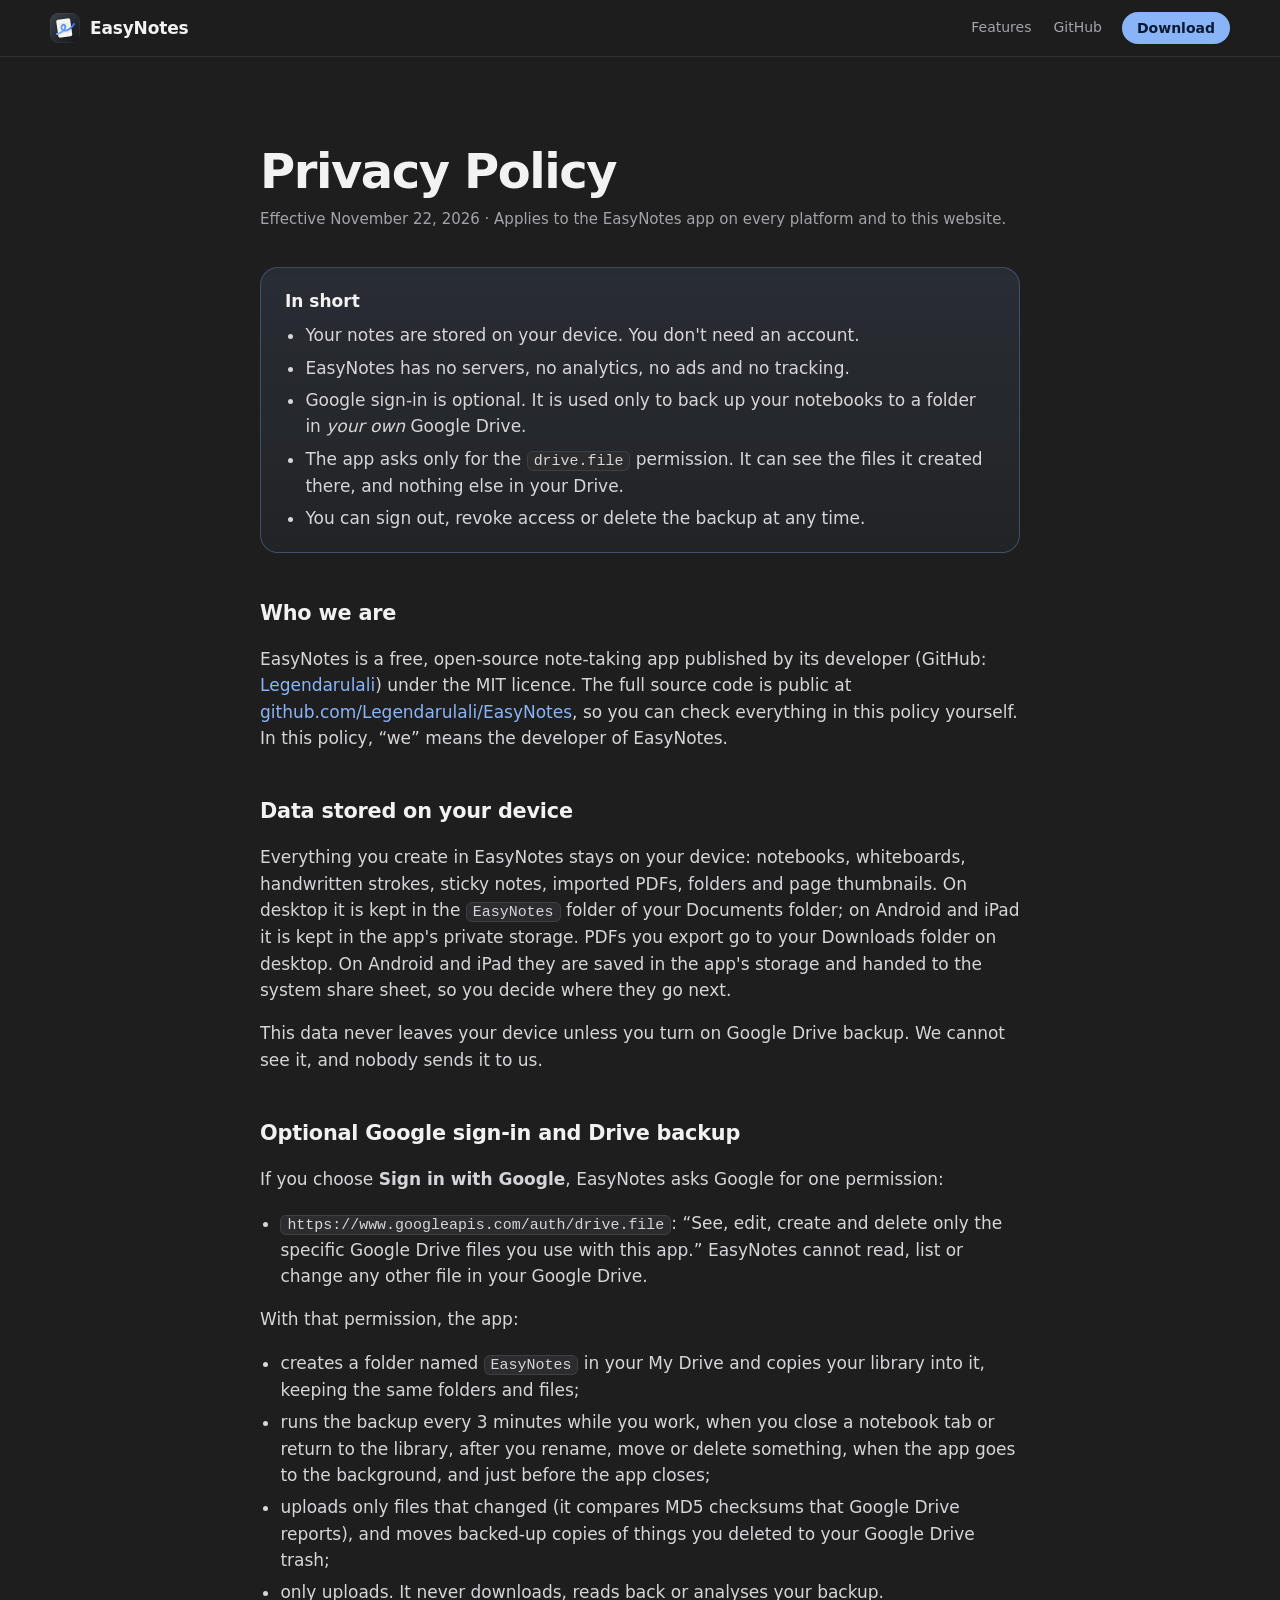
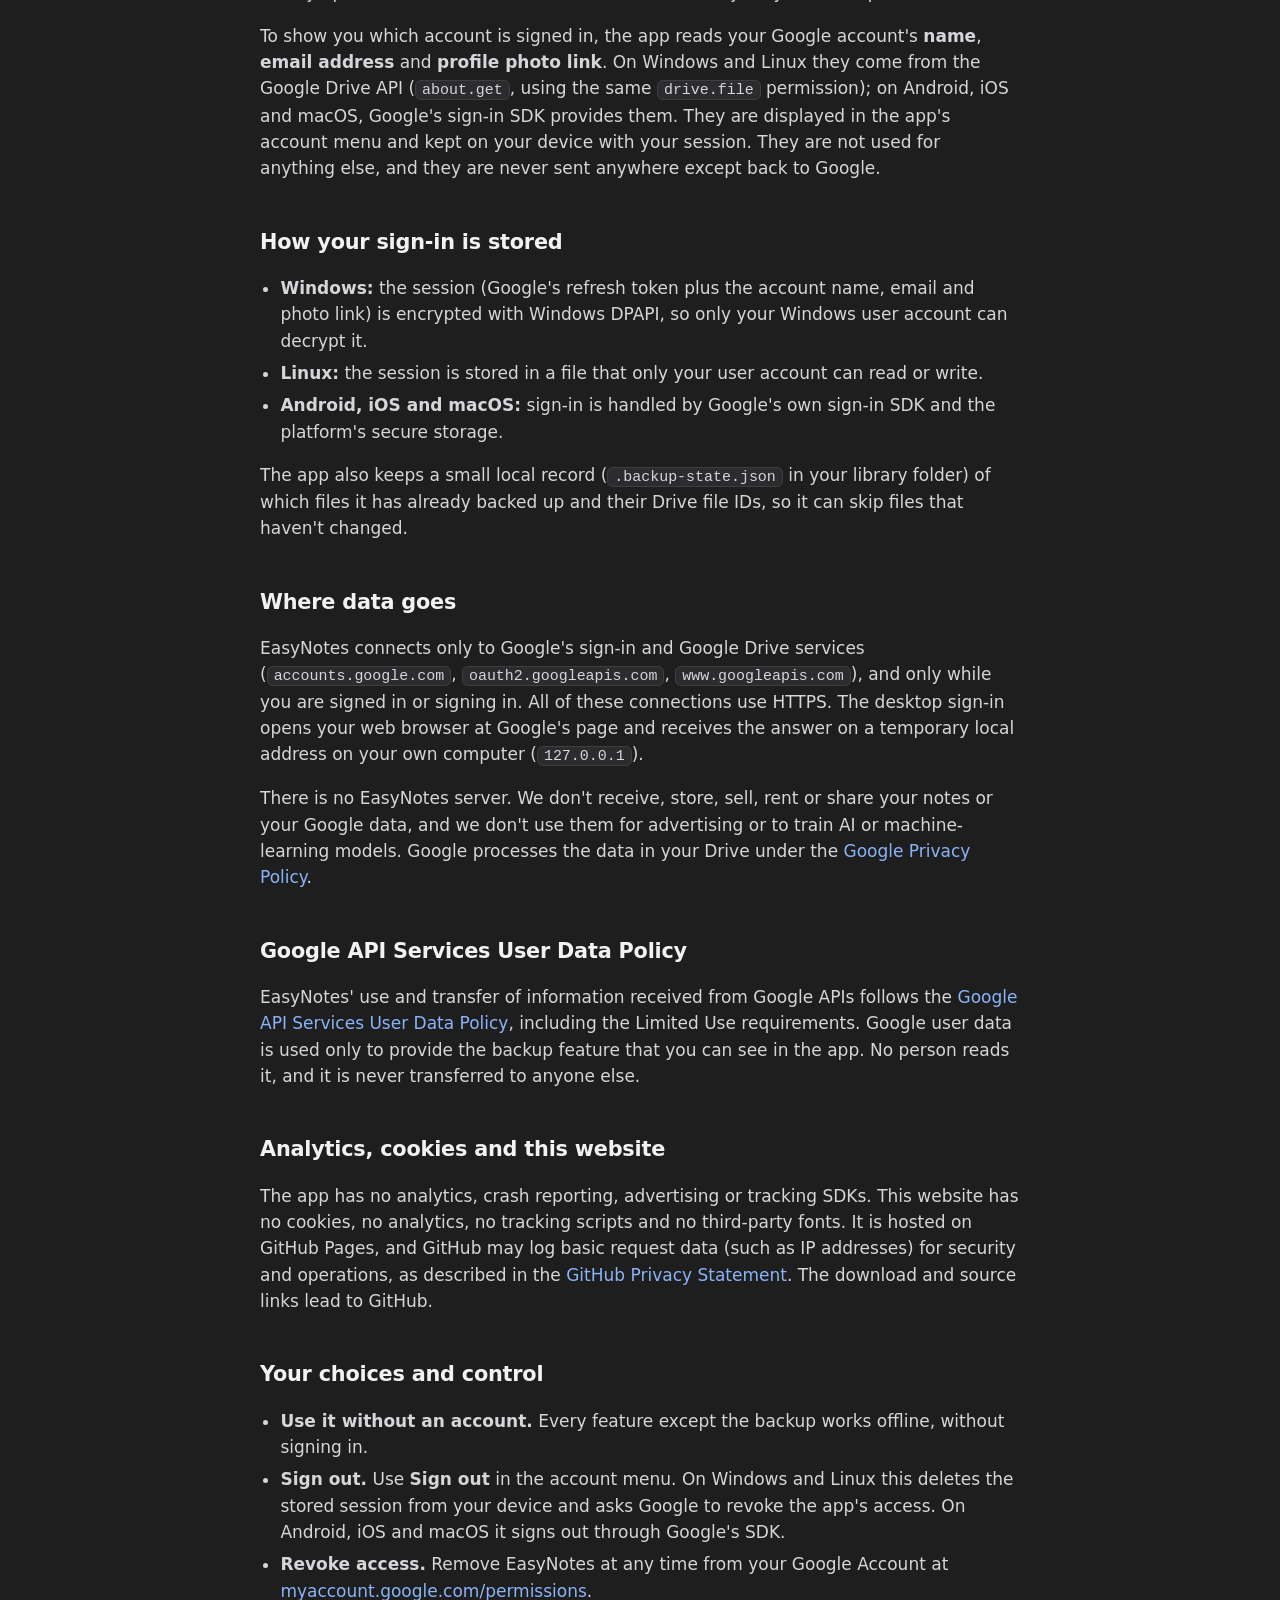
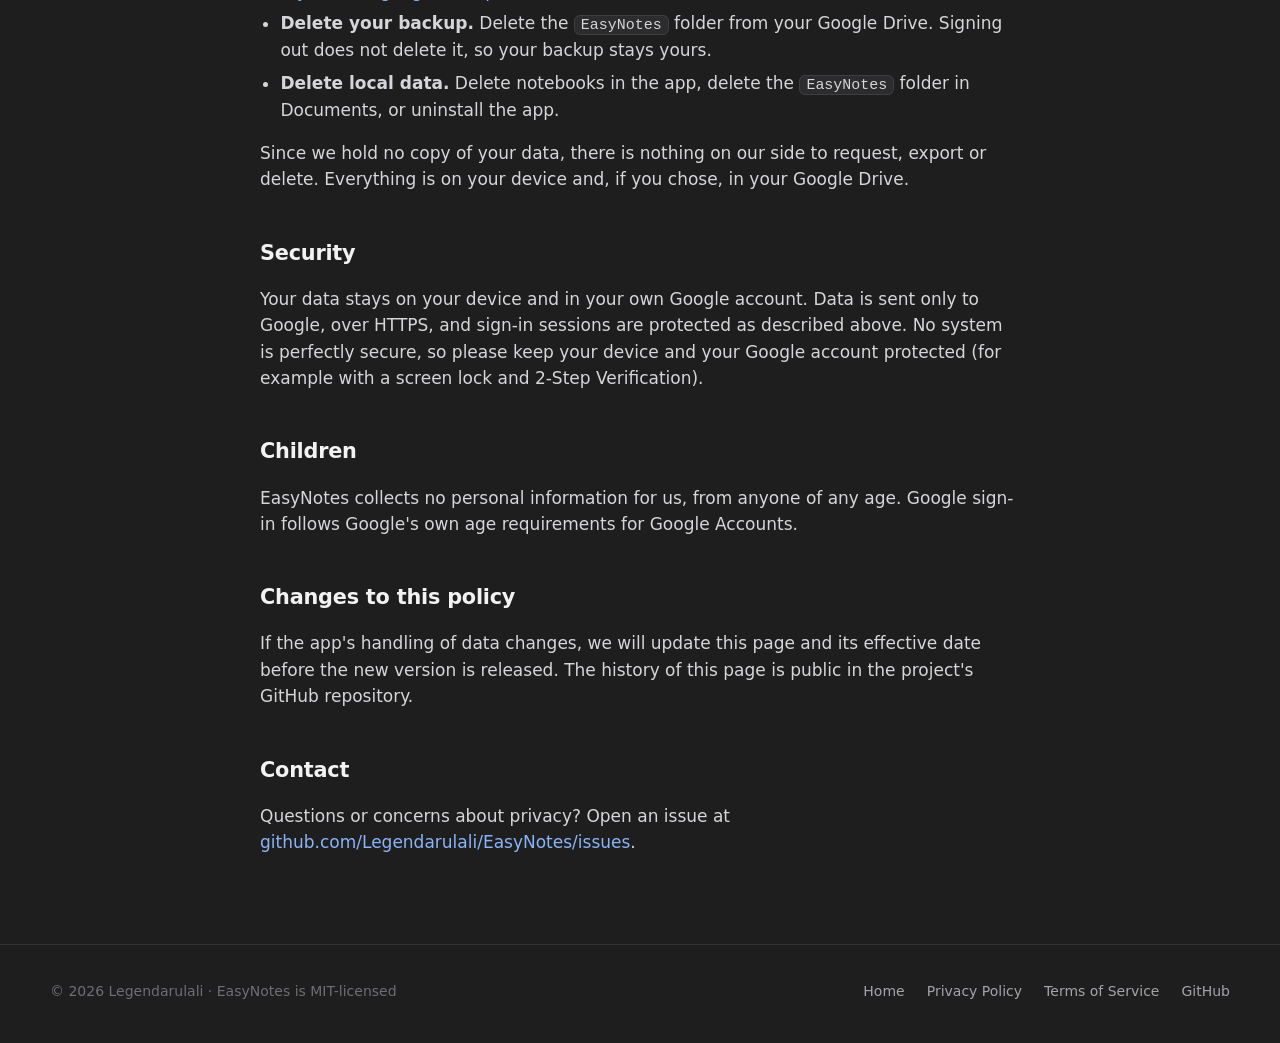
==== docs/privacy.html @ 11282371 "feat(docs): add the GitHub Pages site with a scroll-driven tour and legal pages - docs/index.html: h" ====
<!doctype html>
<html lang="en">
<head>
  <meta charset="utf-8">
  <meta name="viewport" content="width=device-width, initial-scale=1, viewport-fit=cover">
  <title>Privacy Policy · EasyNotes</title>
  <meta name="description" content="How EasyNotes handles your notes and your Google account data: local storage, optional Google Drive backup with the drive.file scope, no analytics and no EasyNotes servers.">
  <meta name="theme-color" content="#1e1e1e">
  <link rel="icon" type="image/png" href="./logo.png">
  <link rel="stylesheet" href="./assets/site.css">
</head>
<body>
  <a class="skip" href="#content">Skip to content</a>

  <header class="site-header">
    <div class="wrap">
      <a class="brand" href="./" aria-label="EasyNotes home"><img src="./logo.png" alt="" width="30" height="30">EasyNotes</a>
      <nav class="nav" aria-label="Main">
        <a class="optional" href="./#features">Features</a>
        <a href="https://github.com/Legendarulali/EasyNotes">GitHub</a>
      </nav>
      <a class="btn btn-primary btn-small" href="https://github.com/Legendarulali/EasyNotes/releases">Download</a>
    </div>
  </header>

  <main class="legal" id="content">
    <div class="wrap">
      <h1>Privacy Policy</h1>
      <p class="meta">Effective November 22, 2026 · Applies to the EasyNotes app on every platform and to this website.</p>

      <div class="summary">
        <strong>In short</strong>
        <ul>
          <li>Your notes are stored on your device. You don't need an account.</li>
          <li>EasyNotes has no servers, no analytics, no ads and no tracking.</li>
          <li>Google sign-in is optional. It is used only to back up your notebooks to a folder in <em>your own</em> Google Drive.</li>
          <li>The app asks only for the <code>drive.file</code> permission. It can see the files it created there, and nothing else in your Drive.</li>
          <li>You can sign out, revoke access or delete the backup at any time.</li>
        </ul>
      </div>

      <h2>Who we are</h2>
      <p>EasyNotes is a free, open-source note-taking app published by its developer (GitHub: <a href="https://github.com/Legendarulali">Legendarulali</a>) under the MIT licence. The full source code is public at <a href="https://github.com/Legendarulali/EasyNotes">github.com/Legendarulali/EasyNotes</a>, so you can check everything in this policy yourself. In this policy, “we” means the developer of EasyNotes.</p>

      <h2>Data stored on your device</h2>
      <p>Everything you create in EasyNotes stays on your device: notebooks, whiteboards, handwritten strokes, sticky notes, imported PDFs, folders and page thumbnails. On desktop it is kept in the <code>EasyNotes</code> folder of your Documents folder; on Android and iPad it is kept in the app's private storage. PDFs you export go to your Downloads folder on desktop. On Android and iPad they are saved in the app's storage and handed to the system share sheet, so you decide where they go next.</p>
      <p>This data never leaves your device unless you turn on Google Drive backup. We cannot see it, and nobody sends it to us.</p>

      <h2>Optional Google sign-in and Drive backup</h2>
      <p>If you choose <b>Sign in with Google</b>, EasyNotes asks Google for one permission:</p>
      <ul>
        <li><code>https://www.googleapis.com/auth/drive.file</code>: “See, edit, create and delete only the specific Google Drive files you use with this app.” EasyNotes cannot read, list or change any other file in your Google Drive.</li>
      </ul>
      <p>With that permission, the app:</p>
      <ul>
        <li>creates a folder named <code>EasyNotes</code> in your My Drive and copies your library into it, keeping the same folders and files;</li>
        <li>runs the backup every 3&nbsp;minutes while you work, when you close a notebook tab or return to the library, after you rename, move or delete something, when the app goes to the background, and just before the app closes;</li>
        <li>uploads only files that changed (it compares MD5 checksums that Google Drive reports), and moves backed-up copies of things you deleted to your Google Drive trash;</li>
        <li>only uploads. It never downloads, reads back or analyses your backup.</li>
      </ul>
      <p>To show you which account is signed in, the app reads your Google account's <b>name</b>, <b>email address</b> and <b>profile photo link</b>. On Windows and Linux they come from the Google Drive API (<code>about.get</code>, using the same <code>drive.file</code> permission); on Android, iOS and macOS, Google's sign-in SDK provides them. They are displayed in the app's account menu and kept on your device with your session. They are not used for anything else, and they are never sent anywhere except back to Google.</p>

      <h2>How your sign-in is stored</h2>
      <ul>
        <li><b>Windows:</b> the session (Google's refresh token plus the account name, email and photo link) is encrypted with Windows DPAPI, so only your Windows user account can decrypt it.</li>
        <li><b>Linux:</b> the session is stored in a file that only your user account can read or write.</li>
        <li><b>Android, iOS and macOS:</b> sign-in is handled by Google's own sign-in SDK and the platform's secure storage.</li>
      </ul>
      <p>The app also keeps a small local record (<code>.backup-state.json</code> in your library folder) of which files it has already backed up and their Drive file IDs, so it can skip files that haven't changed.</p>

      <h2>Where data goes</h2>
      <p>EasyNotes connects only to Google's sign-in and Google Drive services (<code>accounts.google.com</code>, <code>oauth2.googleapis.com</code>, <code>www.googleapis.com</code>), and only while you are signed in or signing in. All of these connections use HTTPS. The desktop sign-in opens your web browser at Google's page and receives the answer on a temporary local address on your own computer (<code>127.0.0.1</code>).</p>
      <p>There is no EasyNotes server. We don't receive, store, sell, rent or share your notes or your Google data, and we don't use them for advertising or to train AI or machine-learning models. Google processes the data in your Drive under the <a href="https://policies.google.com/privacy">Google Privacy Policy</a>.</p>

      <h2>Google API Services User Data Policy</h2>
      <p>EasyNotes' use and transfer of information received from Google APIs follows the <a href="https://developers.google.com/terms/api-services-user-data-policy">Google API Services User Data Policy</a>, including the Limited Use requirements. Google user data is used only to provide the backup feature that you can see in the app. No person reads it, and it is never transferred to anyone else.</p>

      <h2>Analytics, cookies and this website</h2>
      <p>The app has no analytics, crash reporting, advertising or tracking SDKs. This website has no cookies, no analytics, no tracking scripts and no third-party fonts. It is hosted on GitHub Pages, and GitHub may log basic request data (such as IP addresses) for security and operations, as described in the <a href="https://docs.github.com/en/site-policy/privacy-policies/github-general-privacy-statement">GitHub Privacy Statement</a>. The download and source links lead to GitHub.</p>

      <h2>Your choices and control</h2>
      <ul>
        <li><b>Use it without an account.</b> Every feature except the backup works offline, without signing in.</li>
        <li><b>Sign out.</b> Use <b>Sign out</b> in the account menu. On Windows and Linux this deletes the stored session from your device and asks Google to revoke the app's access. On Android, iOS and macOS it signs out through Google's SDK.</li>
        <li><b>Revoke access.</b> Remove EasyNotes at any time from your Google Account at <a href="https://myaccount.google.com/permissions">myaccount.google.com/permissions</a>.</li>
        <li><b>Delete your backup.</b> Delete the <code>EasyNotes</code> folder from your Google Drive. Signing out does not delete it, so your backup stays yours.</li>
        <li><b>Delete local data.</b> Delete notebooks in the app, delete the <code>EasyNotes</code> folder in Documents, or uninstall the app.</li>
      </ul>
      <p>Since we hold no copy of your data, there is nothing on our side to request, export or delete. Everything is on your device and, if you chose, in your Google Drive.</p>

      <h2>Security</h2>
      <p>Your data stays on your device and in your own Google account. Data is sent only to Google, over HTTPS, and sign-in sessions are protected as described above. No system is perfectly secure, so please keep your device and your Google account protected (for example with a screen lock and 2-Step Verification).</p>

      <h2>Children</h2>
      <p>EasyNotes collects no personal information for us, from anyone of any age. Google sign-in follows Google's own age requirements for Google Accounts.</p>

      <h2>Changes to this policy</h2>
      <p>If the app's handling of data changes, we will update this page and its effective date before the new version is released. The history of this page is public in the project's GitHub repository.</p>

      <h2>Contact</h2>
      <p>Questions or concerns about privacy? Open an issue at <a href="https://github.com/Legendarulali/EasyNotes/issues">github.com/Legendarulali/EasyNotes/issues</a>.</p>
    </div>
  </main>

  <footer class="site-footer">
    <div class="wrap">
      <span>© 2026 Legendarulali · EasyNotes is MIT-licensed</span>
      <nav aria-label="Footer">
        <a href="./">Home</a>
        <a href="./privacy.html" aria-current="page">Privacy Policy</a>
        <a href="./terms.html">Terms of Service</a>
        <a href="https://github.com/Legendarulali/EasyNotes">GitHub</a>
      </nav>
    </div>
  </footer>
</body>
</html>
---- docs/assets/site.css ----
/* EasyNotes website: shared styles (index, privacy, terms). No external fonts or scripts. */
:root {
  color-scheme: dark;
  --bg: #1e1e1e;
  --bg-deep: #141416;
  --panel: #262628;
  --panel-2: #2c2c2e;
  --line: rgba(255, 255, 255, 0.09);
  --line-strong: rgba(255, 255, 255, 0.16);
  --text: #f2f2f3;
  --muted: #a3a3a9;
  --faint: #6e6e75;
  --accent: #8ab4f8;
  --accent-strong: #3b78f0;
  --ink: #1e40af;
  --sticky: #fff59d;
  --radius: 18px;
  --gutter: clamp(16px, 4vw, 40px);
  --max: 1180px;
  --font: -apple-system, BlinkMacSystemFont, "SF Pro Display", "Segoe UI Variable Display", "Segoe UI", system-ui, Roboto,
    "Helvetica Neue", Arial, sans-serif;
  --mono: ui-monospace, "SF Mono", "Cascadia Code", Consolas, monospace;
}

*,
*::before,
*::after {
  box-sizing: border-box;
}

html {
  -webkit-text-size-adjust: 100%;
  scroll-behavior: smooth;
}

@media (prefers-reduced-motion: reduce) {
  html {
    scroll-behavior: auto;
  }
}

body {
  margin: 0;
  background: var(--bg);
  color: var(--text);
  font: 400 17px/1.55 var(--font);
  -webkit-font-smoothing: antialiased;
  overflow-x: hidden;
}

img {
  max-width: 100%;
  height: auto;
  display: block;
}

a {
  color: var(--accent);
  text-decoration: none;
}

a:hover {
  text-decoration: underline;
}

:focus-visible {
  outline: 2px solid var(--accent);
  outline-offset: 3px;
  border-radius: 6px;
}

.wrap {
  width: min(var(--max), 100% - 2 * var(--gutter));
  margin-inline: auto;
}

.skip {
  position: absolute;
  left: -999px;
  top: 8px;
  padding: 8px 14px;
  background: var(--accent);
  color: #0b1a33;
  border-radius: 8px;
  z-index: 100;
}

.skip:focus {
  left: 8px;
}

/* ------------------------------------------------------------------ header */
.site-header {
  position: sticky;
  top: 0;
  z-index: 50;
  background: rgba(30, 30, 30, 0.72);
  backdrop-filter: saturate(1.6) blur(18px);
  -webkit-backdrop-filter: saturate(1.6) blur(18px);
  border-bottom: 1px solid var(--line);
}

.site-header .wrap {
  display: flex;
  align-items: center;
  gap: 20px;
  height: 56px;
}

.brand {
  display: flex;
  align-items: center;
  gap: 10px;
  color: var(--text);
  font-weight: 650;
  font-size: 17px;
  letter-spacing: -0.01em;
}

.brand:hover {
  text-decoration: none;
}

.brand img {
  width: 30px;
  height: 30px;
  border-radius: 8px;
}

.nav {
  display: flex;
  gap: 22px;
  margin-left: auto;
  font-size: 14px;
}

.nav a {
  color: var(--muted);
}

.nav a:hover {
  color: var(--text);
  text-decoration: none;
}

@media (max-width: 640px) {
  .nav .optional {
    display: none;
  }
}

/* ------------------------------------------------------------------ buttons */
.btn {
  display: inline-flex;
  align-items: center;
  gap: 8px;
  padding: 12px 22px;
  border-radius: 999px;
  font-weight: 600;
  font-size: 16px;
  line-height: 1;
  border: 1px solid transparent;
  transition: transform 0.15s ease, background 0.2s ease, border-color 0.2s ease;
  white-space: nowrap;
}

.btn:hover {
  text-decoration: none;
  transform: translateY(-1px);
}

.btn svg {
  width: 18px;
  height: 18px;
  flex: none;
}

.btn-primary {
  background: var(--accent);
  color: #0b1a33;
}

.btn-primary:hover {
  background: #a5c5fa;
}

.btn-ghost {
  color: var(--text);
  border-color: var(--line-strong);
  background: rgba(255, 255, 255, 0.03);
}

.btn-ghost:hover {
  border-color: rgba(255, 255, 255, 0.32);
}

.btn-small {
  padding: 8px 14px;
  font-size: 14px;
}

/* ------------------------------------------------------------------ footer */
.site-footer {
  border-top: 1px solid var(--line);
  padding: 36px 0 48px;
  color: var(--faint);
  font-size: 14px;
}

.site-footer .wrap {
  display: flex;
  flex-wrap: wrap;
  gap: 14px 28px;
  align-items: center;
}

.site-footer nav {
  display: flex;
  flex-wrap: wrap;
  gap: 8px 22px;
  margin-left: auto;
}

.site-footer a {
  color: var(--muted);
}

/* ------------------------------------------------------------------ legal pages */
.legal {
  padding: clamp(40px, 8vw, 88px) 0 72px;
}

.legal .wrap {
  max-width: 760px;
}

.legal h1 {
  font-size: clamp(2.1rem, 5vw, 3rem);
  letter-spacing: -0.03em;
  line-height: 1.1;
  margin: 0 0 10px;
}

.legal .meta {
  color: var(--muted);
  margin: 0 0 36px;
  font-size: 15px;
}

.legal h2 {
  font-size: 1.3rem;
  letter-spacing: -0.01em;
  margin: 44px 0 10px;
}

.legal p,
.legal li {
  color: #d6d6da;
}

.legal ul {
  padding-left: 1.2em;
}

.legal li + li {
  margin-top: 6px;
}

.legal code {
  font-family: var(--mono);
  font-size: 0.88em;
  background: var(--panel-2);
  border: 1px solid var(--line);
  border-radius: 6px;
  padding: 1px 6px;
  word-break: break-word;
}

.summary {
  background: linear-gradient(180deg, rgba(138, 180, 248, 0.1), rgba(138, 180, 248, 0.04));
  border: 1px solid rgba(138, 180, 248, 0.28);
  border-radius: var(--radius);
  padding: 20px 24px;
}

.summary ul {
  margin: 8px 0 0;
}

.summary strong {
  color: var(--text);
}
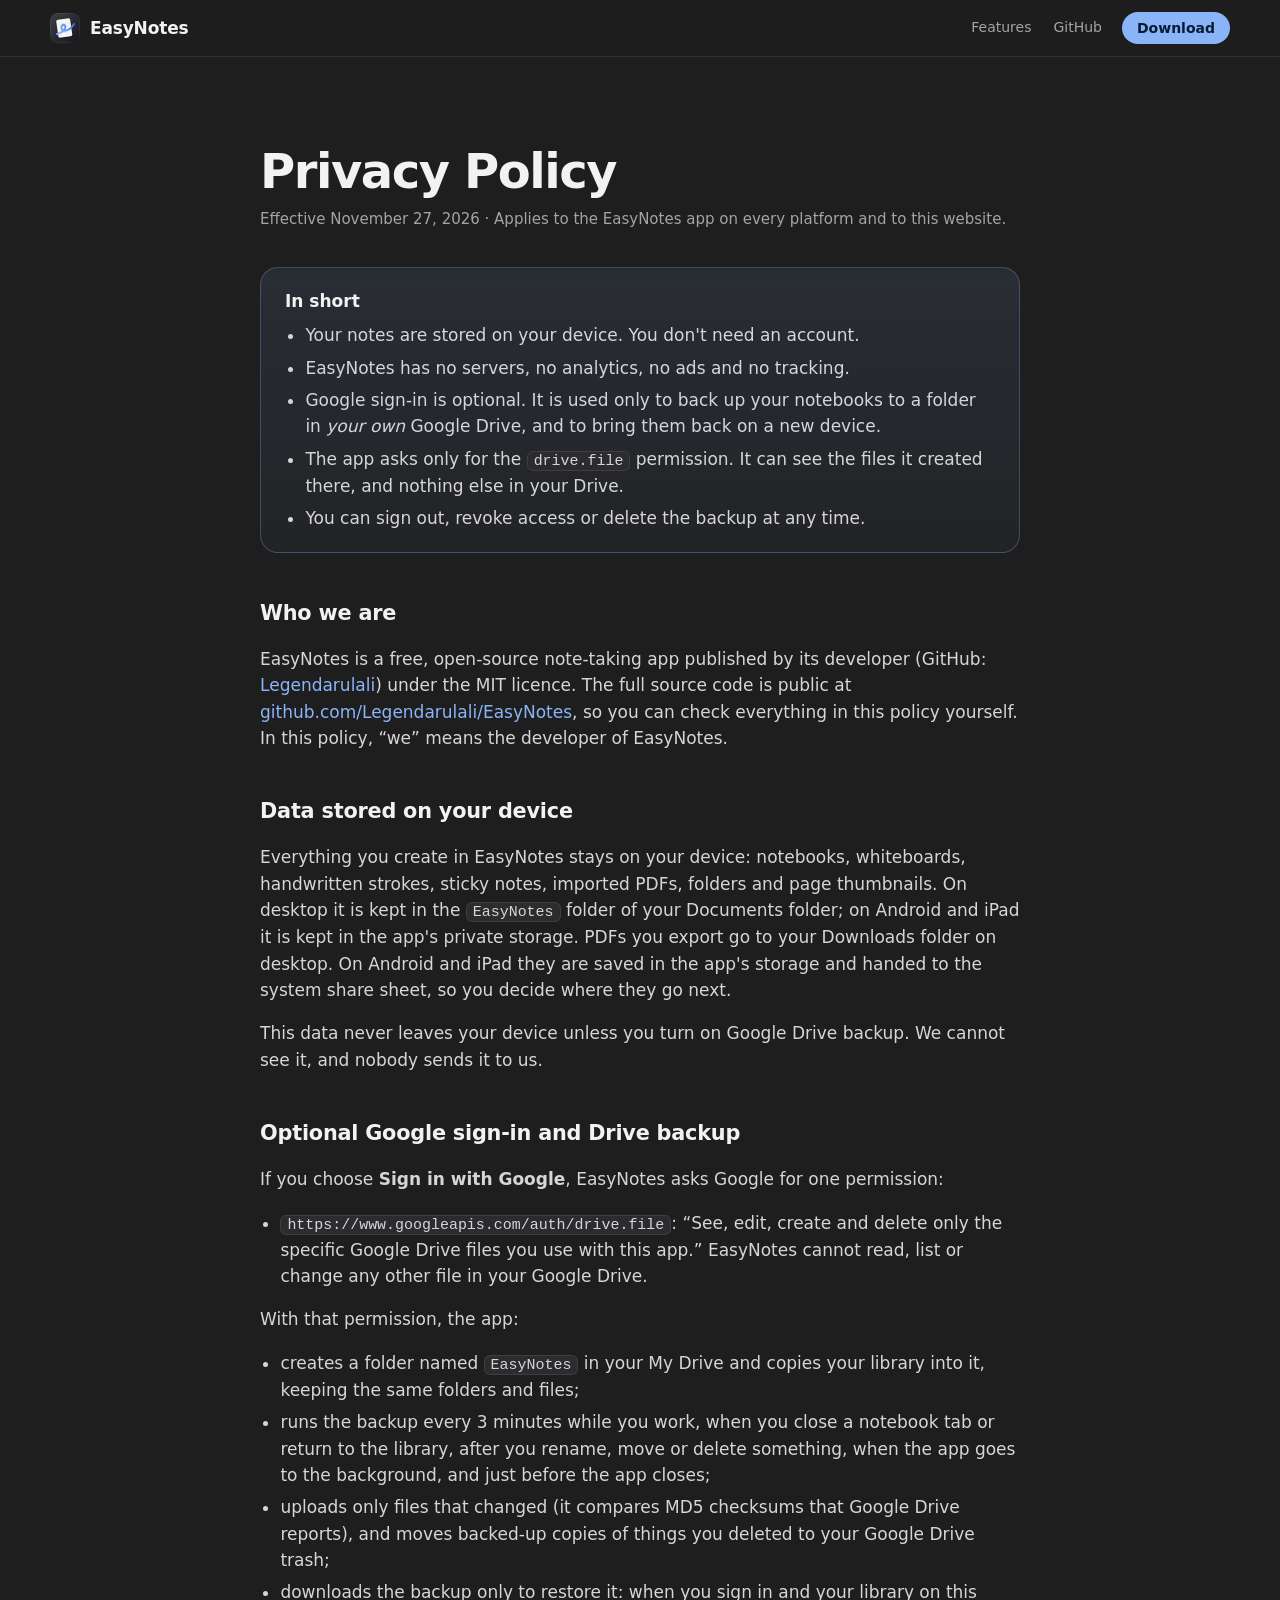
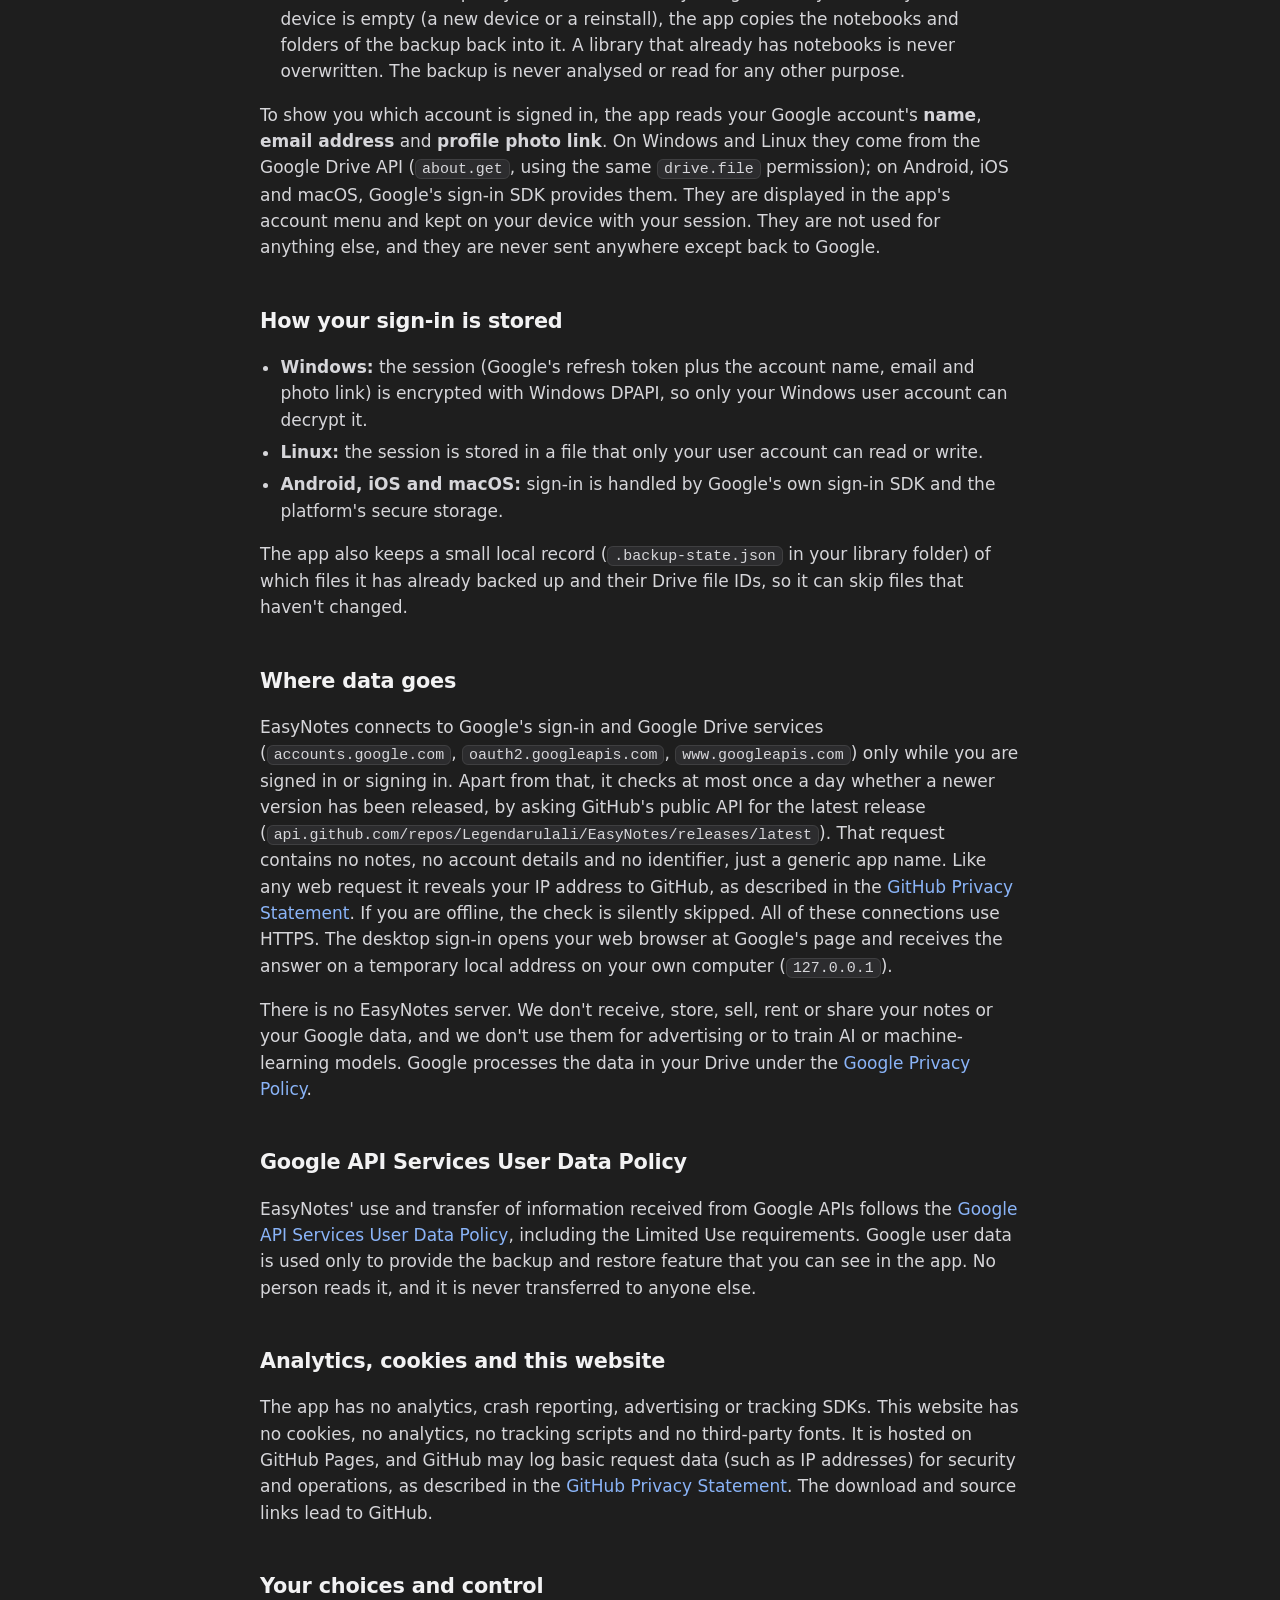
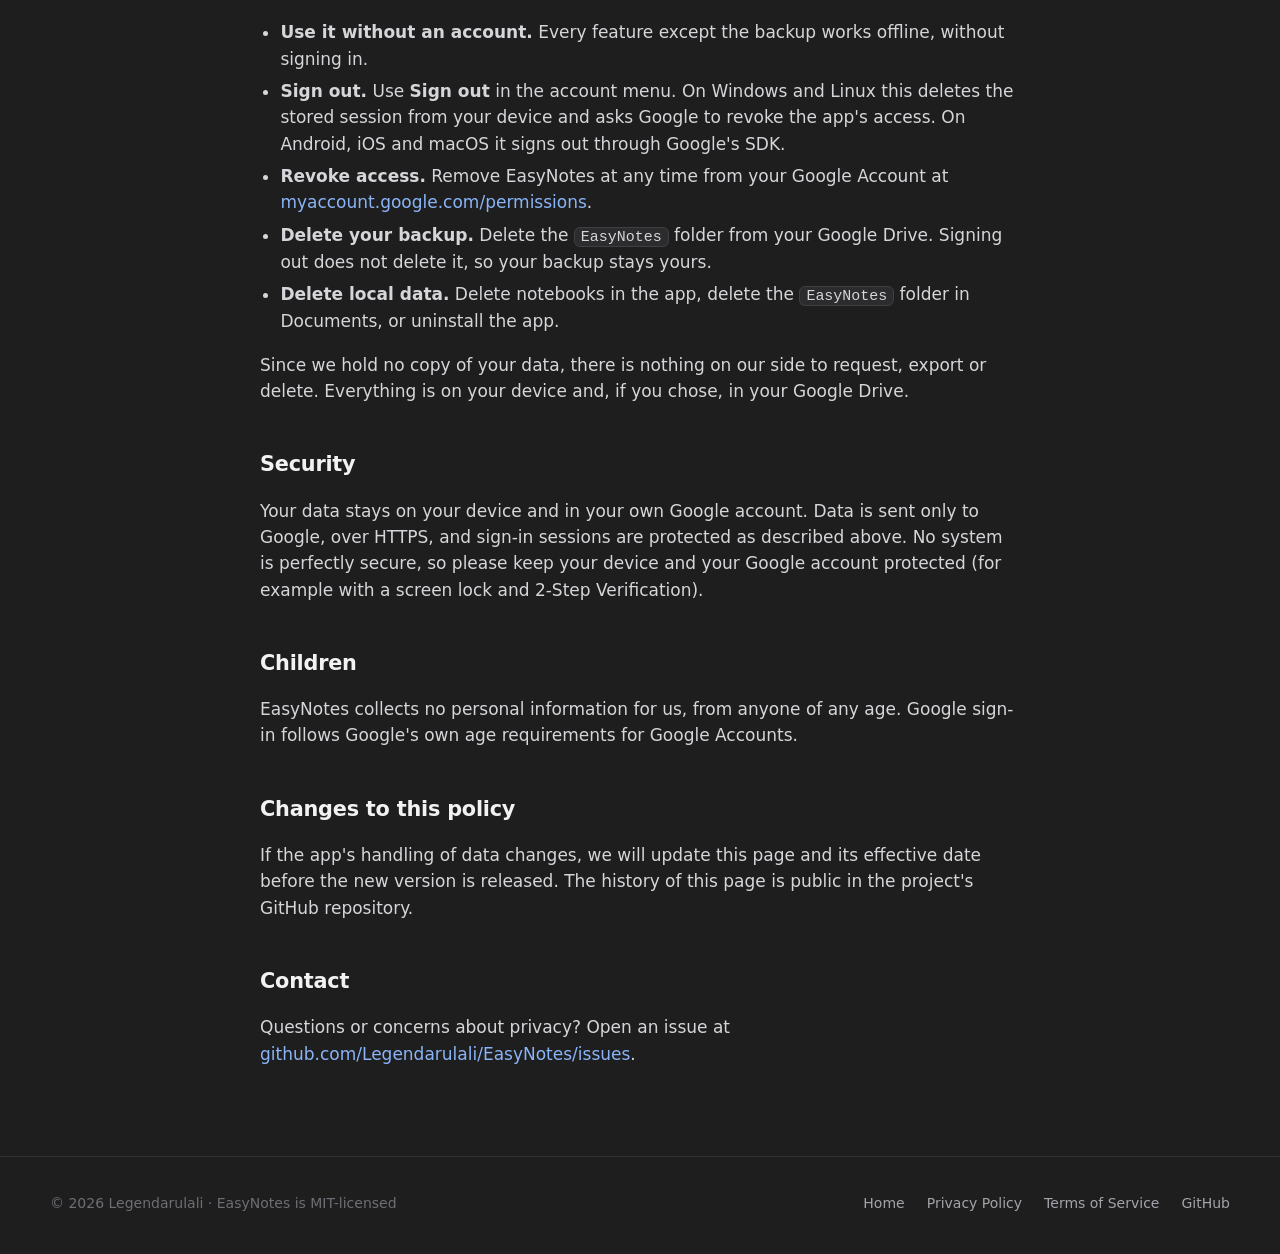
==== commit 88dafcf3: "release: EasyNotes v1.0.1" ====
--- a/docs/privacy.html
+++ b/docs/privacy.html
@@ -26,14 +26,14 @@
   <main class="legal" id="content">
     <div class="wrap">
       <h1>Privacy Policy</h1>
-      <p class="meta">Effective November 22, 2026 · Applies to the EasyNotes app on every platform and to this website.</p>
+      <p class="meta">Effective November 27, 2026 · Applies to the EasyNotes app on every platform and to this website.</p>
 
       <div class="summary">
         <strong>In short</strong>
         <ul>
           <li>Your notes are stored on your device. You don't need an account.</li>
           <li>EasyNotes has no servers, no analytics, no ads and no tracking.</li>
-          <li>Google sign-in is optional. It is used only to back up your notebooks to a folder in <em>your own</em> Google Drive.</li>
+          <li>Google sign-in is optional. It is used only to back up your notebooks to a folder in <em>your own</em> Google Drive, and to bring them back on a new device.</li>
           <li>The app asks only for the <code>drive.file</code> permission. It can see the files it created there, and nothing else in your Drive.</li>
           <li>You can sign out, revoke access or delete the backup at any time.</li>
         </ul>
@@ -56,7 +56,7 @@
         <li>creates a folder named <code>EasyNotes</code> in your My Drive and copies your library into it, keeping the same folders and files;</li>
         <li>runs the backup every 3&nbsp;minutes while you work, when you close a notebook tab or return to the library, after you rename, move or delete something, when the app goes to the background, and just before the app closes;</li>
         <li>uploads only files that changed (it compares MD5 checksums that Google Drive reports), and moves backed-up copies of things you deleted to your Google Drive trash;</li>
-        <li>only uploads. It never downloads, reads back or analyses your backup.</li>
+        <li>downloads the backup only to restore it: when you sign in and your library on this device is empty (a new device or a reinstall), the app copies the notebooks and folders of the backup back into it. A library that already has notebooks is never overwritten. The backup is never analysed or read for any other purpose.</li>
       </ul>
       <p>To show you which account is signed in, the app reads your Google account's <b>name</b>, <b>email address</b> and <b>profile photo link</b>. On Windows and Linux they come from the Google Drive API (<code>about.get</code>, using the same <code>drive.file</code> permission); on Android, iOS and macOS, Google's sign-in SDK provides them. They are displayed in the app's account menu and kept on your device with your session. They are not used for anything else, and they are never sent anywhere except back to Google.</p>
 
@@ -69,11 +69,11 @@
       <p>The app also keeps a small local record (<code>.backup-state.json</code> in your library folder) of which files it has already backed up and their Drive file IDs, so it can skip files that haven't changed.</p>
 
       <h2>Where data goes</h2>
-      <p>EasyNotes connects only to Google's sign-in and Google Drive services (<code>accounts.google.com</code>, <code>oauth2.googleapis.com</code>, <code>www.googleapis.com</code>), and only while you are signed in or signing in. All of these connections use HTTPS. The desktop sign-in opens your web browser at Google's page and receives the answer on a temporary local address on your own computer (<code>127.0.0.1</code>).</p>
+      <p>EasyNotes connects to Google's sign-in and Google Drive services (<code>accounts.google.com</code>, <code>oauth2.googleapis.com</code>, <code>www.googleapis.com</code>) only while you are signed in or signing in. Apart from that, it checks at most once a day whether a newer version has been released, by asking GitHub's public API for the latest release (<code>api.github.com/repos/Legendarulali/EasyNotes/releases/latest</code>). That request contains no notes, no account details and no identifier, just a generic app name. Like any web request it reveals your IP address to GitHub, as described in the <a href="https://docs.github.com/en/site-policy/privacy-policies/github-general-privacy-statement">GitHub Privacy Statement</a>. If you are offline, the check is silently skipped. All of these connections use HTTPS. The desktop sign-in opens your web browser at Google's page and receives the answer on a temporary local address on your own computer (<code>127.0.0.1</code>).</p>
       <p>There is no EasyNotes server. We don't receive, store, sell, rent or share your notes or your Google data, and we don't use them for advertising or to train AI or machine-learning models. Google processes the data in your Drive under the <a href="https://policies.google.com/privacy">Google Privacy Policy</a>.</p>
 
       <h2>Google API Services User Data Policy</h2>
-      <p>EasyNotes' use and transfer of information received from Google APIs follows the <a href="https://developers.google.com/terms/api-services-user-data-policy">Google API Services User Data Policy</a>, including the Limited Use requirements. Google user data is used only to provide the backup feature that you can see in the app. No person reads it, and it is never transferred to anyone else.</p>
+      <p>EasyNotes' use and transfer of information received from Google APIs follows the <a href="https://developers.google.com/terms/api-services-user-data-policy">Google API Services User Data Policy</a>, including the Limited Use requirements. Google user data is used only to provide the backup and restore feature that you can see in the app. No person reads it, and it is never transferred to anyone else.</p>
 
       <h2>Analytics, cookies and this website</h2>
       <p>The app has no analytics, crash reporting, advertising or tracking SDKs. This website has no cookies, no analytics, no tracking scripts and no third-party fonts. It is hosted on GitHub Pages, and GitHub may log basic request data (such as IP addresses) for security and operations, as described in the <a href="https://docs.github.com/en/site-policy/privacy-policies/github-general-privacy-statement">GitHub Privacy Statement</a>. The download and source links lead to GitHub.</p>
